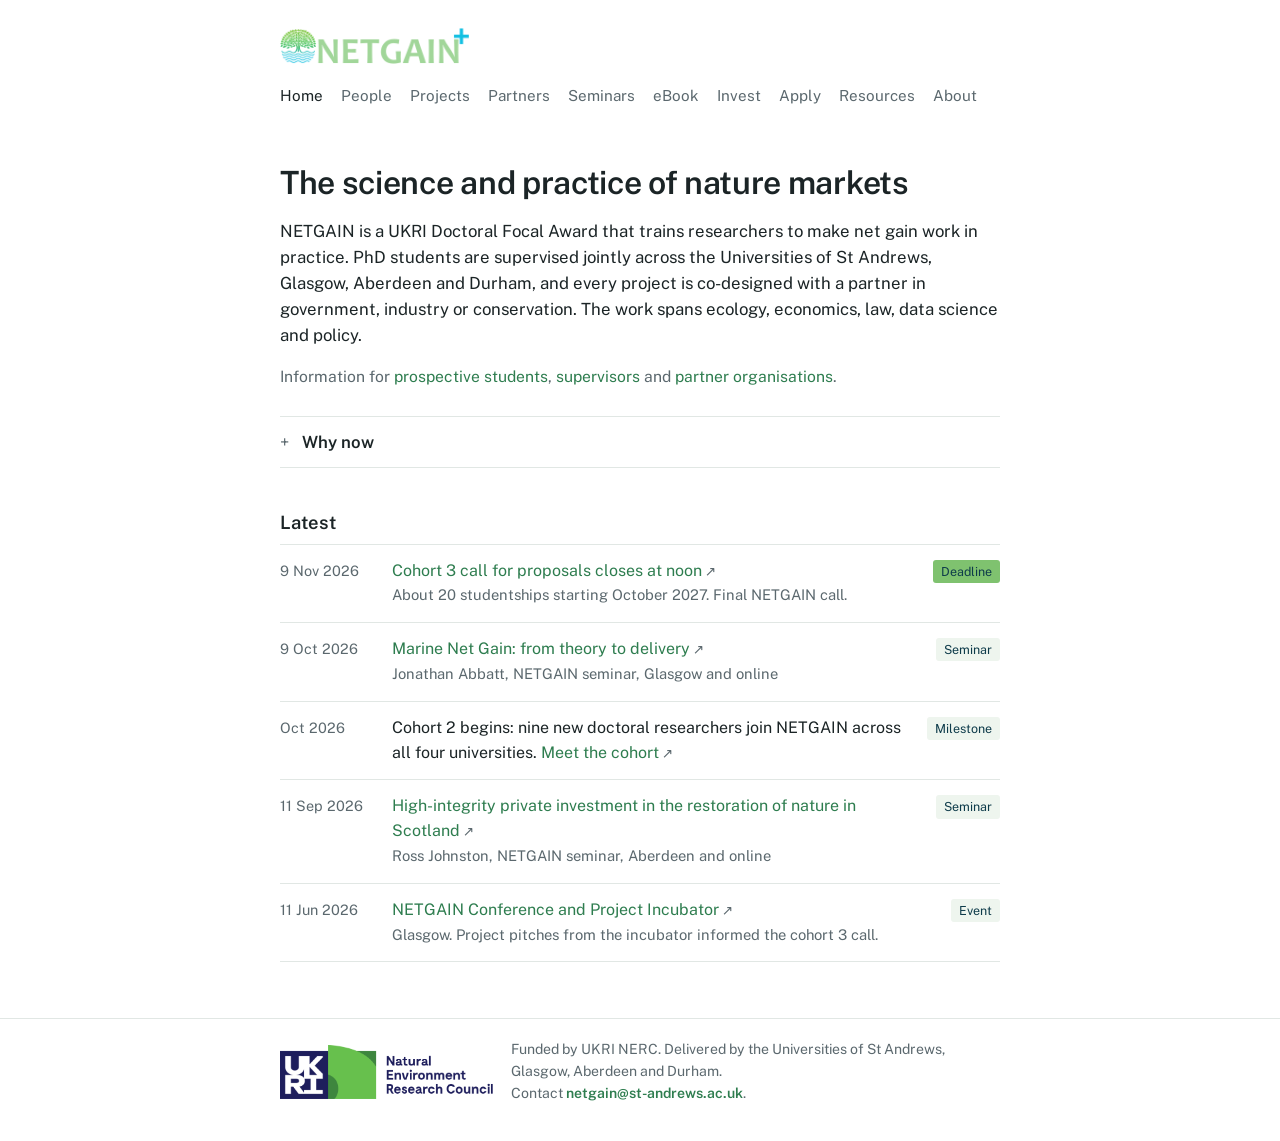
==== index.html @ 3d4b48ca "People: add Liliana Tarrant Snedden; update Cameron Potter, Charlotte Sharpe and Paul Muto Co-Author" ====
<!doctype html>
<html lang="en-GB">
<head>
<meta charset="utf-8">
<meta name="viewport" content="width=device-width, initial-scale=1">
<title>NETGAIN Doctoral Focal Award</title>
<meta name="description" content="NETGAIN is a UKRI Doctoral Focal Award training researchers in the science and practice of nature markets, delivered by the Universities of St Andrews, Glasgow, Aberdeen and Durham.">
<link rel="icon" type="image/png" sizes="64x64" href="assets/brand/favicon.png">
<link rel="icon" type="image/png" sizes="512x512" href="assets/brand/favicon-512.png">
<link rel="apple-touch-icon" href="assets/brand/apple-touch-icon.png">
<link rel="preconnect" href="https://fonts.googleapis.com">
<link rel="preconnect" href="https://fonts.gstatic.com" crossorigin>
<link href="https://fonts.googleapis.com/css2?family=Public+Sans:wght@400;600&display=swap" rel="stylesheet">
<link rel="stylesheet" href="assets/site.css?v=32">
</head>
<body>

<header class="site-header">
  <div class="wrap">
    <a class="brand" href="/" aria-label="NETGAIN home"><img src="assets/brand/logo_wide_transparent.png" alt="NETGAIN"></a>
    <button class="menu-btn" aria-expanded="false" aria-controls="nav" onclick="const n=document.getElementById('nav');const o=n.classList.toggle('open');this.setAttribute('aria-expanded',o);this.textContent=o?'Close':'Menu';this.parentElement.classList.toggle('open',o)">Menu</button>
    <nav class="nav" id="nav" aria-label="Main">
      <a href="/" aria-current="page">Home</a>
      <a href="/people.html">People</a>
      <a href="/projects.html">Projects</a>
      <a href="/partners.html">Partners</a>
      <a href="/seminars.html">Seminars</a>
      <a href="/ebook.html">eBook</a>
      <a href="/invest.html">Invest</a>
      <a href="/apply.html">Apply</a>
      <a href="/resources.html">Resources</a>
      <a href="/about.html">About</a>
    </nav>
  </div>
</header>

<main class="wrap">

  <section class="intro">
    <h1>The science and practice of nature markets</h1>
    <p>NETGAIN is a UKRI Doctoral Focal Award that trains researchers to make net gain work in practice. PhD students are supervised jointly across the Universities of St Andrews, Glasgow, Aberdeen and Durham, and every project is co-designed with a partner in government, industry or conservation. The work spans ecology, economics, law, data science and policy.</p>
    <p class="quiet">Information for <a href="/apply.html#students">prospective students</a>, <a href="/apply.html#supervisors">supervisors</a> and <a href="/invest.html">partner organisations</a>.</p>
  </section>

  <details class="fold">
    <summary>Why now</summary>
    <p>Biodiversity Net Gain is embedded in planning and development policy across the UK nations. Nature markets, from biodiversity credits to habitat banking, are scaling in response, and businesses of every kind face growing obligations to measure, disclose and address their biodiversity impacts and dependencies.</p>
    <p>The IPBES 2026 Business and Biodiversity Assessment identified capacity and knowledge gaps as a primary barrier to action across all sectors. Regulators, developers, consultancies and NGOs report acute shortages of professionals who can integrate ecological, economic and policy expertise, and the evidence base for BNG and market design is still in its infancy. Decisions worth billions of pounds, affecting irreplaceable habitats, are being made without the evidence or workforce they deserve. That is the gap NETGAIN was built to close.</p>
  </details>

  <h2>Latest</h2>
  <ul class="feed">
    <li>
      <time datetime="2026-11-09">9 Nov 2026</time>
      <span class="text"><a href="/apply.html#supervisors">Cohort 3 call for proposals closes at noon</a><br><span class="meta">About 20 studentships starting October 2027. Final NETGAIN call.</span></span>
      <span class="tag call">Deadline</span>
    </li>
    <li>
      <time datetime="2026-10-09">9 Oct 2026</time>
      <span class="text"><a href="/seminars.html">Marine Net Gain: from theory to delivery</a><br><span class="meta">Jonathan Abbatt, NETGAIN seminar, Glasgow and online</span></span>
      <span class="tag">Seminar</span>
    </li>
    <li>
      <time datetime="2026-10">Oct 2026</time>
      <span class="text">Cohort 2 begins: nine new doctoral researchers join NETGAIN across all four universities. <a href="/people.html">Meet the cohort</a></span>
      <span class="tag">Milestone</span>
    </li>
    <li>
      <time datetime="2026-09-11">11 Sep 2026</time>
      <span class="text"><a href="/seminars.html">High-integrity private investment in the restoration of nature in Scotland</a><br><span class="meta">Ross Johnston, NETGAIN seminar, Aberdeen and online</span></span>
      <span class="tag">Seminar</span>
    </li>
    <li>
      <time datetime="2026-06-11">11 Jun 2026</time>
      <span class="text"><a href="/invest.html">NETGAIN Conference and Project Incubator</a><br><span class="meta">Glasgow. Project pitches from the incubator informed the cohort 3 call.</span></span>
      <span class="tag">Event</span>
    </li>
  </ul>

</main>

<footer class="site-footer">
  <div class="wrap">
    <span class="funder"><img src="assets/brand/ukri-nerc.png" alt="UKRI Natural Environment Research Council" onerror="this.remove()"><span>Funded by UKRI NERC. Delivered by the Universities of St Andrews, Glasgow, Aberdeen and Durham.<br>Contact <a class="email" href="mailto:netgain@st-andrews.ac.uk">netgain@st-andrews.ac.uk</a>.</span></span>
  </div>
</footer>

</body>
</html>
---- assets/site.css ----
:root {
  --ink: #1B2426;
  --ink-2: #5B686E;
  --link: #2E7D4F;
  --deep: #0E3B4A;
  --leaf: #7FC26F;
  --tide: #1BBFE0;
  --line: #E1E7E4;
  --tag: #EEF5EE;
  --paper: #FFFFFF;
  --sans: "Public Sans", system-ui, -apple-system, "Segoe UI", sans-serif;
  --max: 760px;
}

* { box-sizing: border-box; }
html { -webkit-text-size-adjust: 100%; }
body {
  margin: 0;
  font-family: var(--sans);
  font-size: 1.05rem;
  line-height: 1.55;
  color: var(--ink);
  background: var(--paper);
}
a { color: var(--link); text-decoration: none; }
a:hover { text-decoration: underline; text-underline-offset: 3px; }
:focus-visible { outline: 2px solid var(--tide); outline-offset: 2px; }
h1, h2 { font-weight: 600; line-height: 1.2; margin: 0 0 0.5em; }
h1 { font-size: 2rem; letter-spacing: -0.01em; }
h2 { font-size: 1.15rem; margin-top: 2.4em; }
p { margin: 0 0 1em; }

.wrap { max-width: var(--max); margin: 0 auto; padding: 0 20px; }

/* Header */
.site-header .wrap {
  display: flex; align-items: center; justify-content: space-between; gap: 20px; flex-wrap: wrap;
  padding-top: 28px; padding-bottom: 20px;
}
.brand img { display: block; height: 36px; width: auto; }
.nav { display: flex; gap: 18px; font-size: 0.95rem; }
.nav a { color: var(--ink-2); }
.nav a:hover, .nav a[aria-current] { color: var(--ink); }
.menu-btn { display: none; }

@media (max-width: 640px) {
  .site-header .wrap { flex-wrap: nowrap; }
  .menu-btn {
    display: inline-flex; align-items: center; gap: 8px;
    font: inherit; font-size: 0.92rem; font-weight: 600; color: var(--deep);
    background: var(--tag); border: 1px solid var(--line); border-radius: 5px;
    padding: 7px 14px; cursor: pointer;
  }
  .menu-btn[aria-expanded="true"] { background: var(--leaf); border-color: var(--leaf); }
  .nav { display: none; }
  .nav.open {
    display: flex; flex-wrap: wrap; gap: 8px;
    width: 100%; flex-basis: 100%; padding-top: 14px;
  }
  .nav.open a {
    color: var(--ink); background: var(--tag); border-radius: 5px;
    padding: 7px 14px; font-size: 0.92rem;
  }
  .nav.open a[aria-current] { background: var(--leaf); color: var(--deep); }
  .nav.open a:hover { text-decoration: none; background: var(--line); }
  .site-header .wrap.open { flex-wrap: wrap; }
}

/* Intro */
.intro { padding-top: 36px; }
.intro p { max-width: none; }
.intro .quiet { color: var(--ink-2); font-size: 0.98rem; }

/* Latest feed */
.feed { list-style: none; margin: 0; padding: 0; border-top: 1px solid var(--line); }
.feed li { display: grid; grid-template-columns: 96px 1fr auto; gap: 12px 16px; padding: 14px 0; border-bottom: 1px solid var(--line); align-items: baseline; }
.feed time { color: var(--ink-2); font-size: 0.9rem; white-space: nowrap; }
.feed .tag { font-size: 0.78rem; color: var(--deep); background: var(--tag); padding: 2px 8px; border-radius: 3px; white-space: nowrap; justify-self: end; }
.feed .tag.call { background: var(--leaf); color: var(--deep); }
.feed .text { font-size: 1rem; }
.feed .text a::after { content: " \2197"; font-size: 0.85em; color: var(--ink-2); }
.feed .text .meta { color: var(--ink-2); font-size: 0.92rem; }
.more { display: inline-block; margin-top: 14px; font-size: 0.95rem; }

/* Footer */
.site-footer { margin-top: 56px; padding: 20px 0 36px; border-top: 1px solid var(--line); color: var(--ink-2); font-size: 0.88rem; }
.site-footer .wrap { display: flex; justify-content: flex-start; gap: 16px; flex-wrap: wrap; }
.site-footer a { color: var(--ink-2); }

@media (max-width: 560px) {
  .feed li { grid-template-columns: 1fr auto; }
  .feed time { grid-column: 1 / -1; }
}

/* Institution tints: muted versions of each university's colour */
:root {
  --inst-st-andrews: #5B7FAA;
  --inst-glasgow: #C9A227;
  --inst-aberdeen: #B5584B;
  --inst-durham: #7C5E99;
}

/* Filters */
.filters { margin: 8px 0 20px; }
.filter-row { display: flex; align-items: center; gap: 10px; flex-wrap: wrap; padding: 6px 0; }
.filter-label { color: var(--ink-2); font-size: 0.88rem; width: 64px; flex: none; }
.chips { display: flex; flex-wrap: wrap; gap: 6px; }
.chip {
  font: inherit; font-size: 0.86rem; color: var(--ink); cursor: pointer;
  background: var(--tag); border: 1px solid transparent; border-radius: 5px; padding: 4px 11px;
}
.chip:hover { background: var(--line); }
.chip[aria-pressed="true"] { background: var(--leaf); color: var(--deep); }
.chip.inst-st-andrews { box-shadow: inset 3px 0 0 var(--inst-st-andrews); }
.chip.inst-glasgow { box-shadow: inset 3px 0 0 var(--inst-glasgow); }
.chip.inst-aberdeen { box-shadow: inset 3px 0 0 var(--inst-aberdeen); }
.chip.inst-durham { box-shadow: inset 3px 0 0 var(--inst-durham); }
.count { color: var(--ink-2); font-size: 0.88rem; margin: 10px 0 0; }

/* People list */
.people { list-style: none; margin: 0; padding: 0; border-top: 1px solid var(--line); }
.person {
  display: grid; grid-template-columns: 110px 1fr; gap: 20px; align-items: start;
  padding: 18px 0 18px 14px; border-bottom: 1px solid var(--line);
  border-left: 3px solid var(--line);
}
.person.inst-st-andrews { border-left-color: var(--inst-st-andrews); }
.person.inst-glasgow { border-left-color: var(--inst-glasgow); }
.person.inst-aberdeen { border-left-color: var(--inst-aberdeen); }
.person.inst-durham { border-left-color: var(--inst-durham); }
.person img { width: 110px; height: 110px; border-radius: 6px; object-fit: cover; background: var(--tag); }
.person h3 { font-size: 1.05rem; font-weight: 600; margin: 0 0 2px; }
.person .meta { color: var(--ink-2); font-size: 0.88rem; margin: 0 0 6px; line-height: 1.45; }
.person .project { margin: 0 0 4px; font-size: 0.98rem; max-width: none; }
.person .links { margin: 2px 0 0; display: flex; gap: 10px; }
.person .links a, .person .links span { display: inline-flex; width: 20px; height: 20px; color: var(--link); }
.person .links span { color: #C5CDC9; }
.person .links svg { width: 20px; height: 20px; fill: currentColor; }
.person .links a:hover { color: var(--deep); }
@media (max-width: 560px) {
  .person { grid-template-columns: 84px 1fr; gap: 14px; }
  .person img { width: 84px; height: 84px; }
  .filter-label { width: 100%; }
}

/* Projects list */
.search { font: inherit; font-size: 0.9rem; padding: 5px 10px; border: 1px solid var(--line); border-radius: 5px; width: min(100%, 340px); }
.projects-list { list-style: none; margin: 0; padding: 0; border-top: 1px solid var(--line); }
.project-row { padding: 14px 0 14px 14px; border-bottom: 1px solid var(--line); border-left: 3px solid var(--line); --marker: 1.3em; }
.project-row.inst-st-andrews { border-left-color: var(--inst-st-andrews); }
.project-row.inst-glasgow { border-left-color: var(--inst-glasgow); }
.project-row.inst-aberdeen { border-left-color: var(--inst-aberdeen); }
.project-row.inst-durham { border-left-color: var(--inst-durham); }
.project-toggle { display: block; width: 100%; text-align: left; font: inherit; background: none; border: 0; padding: 0; cursor: pointer; color: inherit; }
.project-title { display: grid; grid-template-columns: var(--marker) 1fr; font-weight: 600; font-size: 1.02rem; line-height: 1.35; }
.project-title::before { content: "+"; color: var(--ink-2); font-weight: 400; }
.project-toggle[aria-expanded="true"] .project-title::before { content: "\2212"; }
.project-toggle:hover .project-title { color: var(--link); }
.project-team { display: block; color: var(--ink-2); font-size: 0.88rem; margin: 3px 0 0 var(--marker); }
.project-where { display: block; color: var(--ink-2); font-size: 0.88rem; margin: 1px 0 0 var(--marker); }
.partners { display: flex; flex-wrap: wrap; gap: 6px 16px; align-items: center; margin: 12px 0 0; font-size: 0.86rem; color: var(--ink-2); }
.partner img { height: 44px; width: auto; max-width: 200px; object-fit: contain; display: block; }

.project-summary { margin: 10px 0 2px var(--marker); max-width: none; font-size: 0.98rem; }
.project-summary p { margin: 0; }

/* Partners */
.tier { margin-top: 8px; }
.tier h2 { margin-top: 2em; }
.tier .quiet { color: var(--ink-2); font-size: 0.95rem; max-width: none; }
.logo-grid { list-style: none; margin: 14px 0 0; padding: 0; display: grid; grid-template-columns: repeat(4, 1fr); gap: 18px 16px; }
.logo-grid a, .logo-grid .nolink { display: block; text-decoration: none; color: var(--ink-2); }
.logo-box { display: flex; align-items: center; justify-content: center; height: 72px; border: 1px solid var(--line); border-radius: 6px; padding: 10px; background: var(--paper); }
.logo-box img { max-height: 100%; max-width: 100%; object-fit: contain; }
.logo-box img.placeholder { opacity: 0.35; max-height: 44px; }
.logo-name { display: block; font-size: 0.82rem; line-height: 1.3; margin-top: 6px; text-align: center; }
.logo-grid a:hover .logo-box { border-color: var(--leaf); }
.logo-grid a:hover .logo-name { color: var(--link); }
@media (max-width: 560px) { .logo-grid { grid-template-columns: repeat(3, 1fr); gap: 14px 10px; } .logo-box { height: 60px; } }

/* Tabs and seminars */
.tabs { display: flex; gap: 4px; border-bottom: 1px solid var(--line); margin: 4px 0 10px; }
.tab { font: inherit; font-size: 0.95rem; background: none; border: 0; border-bottom: 2px solid transparent; padding: 8px 12px; margin-bottom: -1px; color: var(--ink-2); cursor: pointer; }
.tab[aria-selected="true"] { color: var(--ink); border-bottom-color: var(--leaf); font-weight: 600; }
.tab:hover { color: var(--ink); }
.seminar-row { border-left-color: var(--leaf); }
.seminar-links { margin-top: 10px !important; font-size: 0.92rem; }
.seminar-links .dead { color: #B9C2BE; }
.empty { padding: 18px 0; color: var(--ink-2); font-size: 0.95rem; }

/* Prose pages */
.prose h1 { font-size: 1.75rem; max-width: 26ch; }
.prose h2 { font-size: 1.2rem; margin-top: 2.2em; }
.prose h3 { font-size: 1.02rem; font-weight: 600; margin: 1.6em 0 0.4em; }
.prose p { max-width: none; }
.facts { list-style: none; margin: 12px 0 0; padding: 12px 0; border-top: 1px solid var(--line); border-bottom: 1px solid var(--line); display: grid; grid-template-columns: repeat(4, 1fr); gap: 12px; font-size: 0.9rem; color: var(--ink-2); line-height: 1.35; }
.facts b { display: block; font-size: 1.4rem; font-weight: 600; color: var(--ink); }
.defs { margin: 0.6em 0 0; max-width: none; }
.defs dt { font-weight: 600; margin-top: 0.9em; }
.defs dd { margin: 0.15em 0 0; color: var(--ink-2); font-size: 0.98rem; }
.defs .cost { display: block; margin-top: 4px; color: var(--link); font-size: 0.92rem; }
.prose blockquote { margin: 1.4em 0 0; padding-left: 14px; border-left: 3px solid var(--leaf); max-width: none; }
.prose blockquote cite { display: block; font-style: normal; color: var(--ink-2); font-size: 0.88rem; margin-top: 4px; }
@media (max-width: 560px) { .facts { grid-template-columns: repeat(2, 1fr); } }

/* Folds */
.defs.invest dt { font-size: 1.05rem; margin-top: 1.2em; }
.defs.invest dd { color: var(--ink); }
.fold { border-top: 1px solid var(--line); margin-top: 1.6em; max-width: none; }
.fold:last-of-type { border-bottom: 1px solid var(--line); }
.fold summary { cursor: pointer; font-weight: 600; padding: 12px 0; list-style: none; display: grid; grid-template-columns: 1.3em 1fr; }
.fold summary::-webkit-details-marker { display: none; }
.fold summary::before { content: "+"; color: var(--ink-2); font-weight: 400; }
.fold[open] summary::before { content: "\2212"; }
.fold summary:hover { color: var(--link); }
.fold > :not(summary) { margin-left: 1.3em; }
.fold > p, .fold > dl, .fold > blockquote { margin-bottom: 1em; }
.fold .defs { margin-top: 0; }
.person img.placeholder { opacity: 0.3; object-fit: contain; padding: 10px; }
.prose .person h3 { margin: 0 0 2px; font-size: 1.05rem; }
.prose .person p { max-width: none; }

/* Invest options */
.options { list-style: none; margin: 8px 0 0; padding: 0; display: grid; gap: 14px; max-width: none; }
.options li { border: 1px solid var(--line); border-left: 3px solid var(--leaf); border-radius: 6px; padding: 16px 18px 14px; background: var(--paper); }
.prose .options h2 { margin: 0 0 6px; font-size: 1.1rem; }
.prose .options p { margin: 0 0 10px; font-size: 0.98rem; color: var(--ink); }
.option-link { font-size: 0.92rem; font-weight: 600; }

/* Apply */
.panel { padding-top: 6px; }
.prose .panel h2 { margin-top: 1.2em; }
.plain { margin: 0 0 1em; padding-left: 1.2em; max-width: none; }
.plain li { margin-bottom: 4px; }
.tabs { flex-wrap: wrap; }
.btn { display: inline-block; background: var(--canopy, #2E7D4F); color: #fff; font-weight: 600; font-size: 0.95rem; padding: 10px 18px; border-radius: 6px; text-decoration: none; }
.btn:hover { background: var(--deep); color: #fff; text-decoration: none; }
.prose .options p:has(.btn) { margin: 12px 0 10px; }

/* Resources */
.resources { list-style: none; margin: 8px 0 0; padding: 0; max-width: none; border-top: 1px solid var(--line); }
.resources li { padding: 16px 0; border-bottom: 1px solid var(--line); }
.prose .resources h2 { margin: 0 0 4px; font-size: 1.1rem; }
.prose .resources p { margin: 0 0 6px; color: var(--ink-2); font-size: 0.98rem; }
.resources .dead { color: #B9C2BE; font-size: 0.9rem; }
.funder { display: flex; align-items: center; gap: 18px; }
.funder img { height: 54px; width: auto; display: block; flex: none; }
.funder > span { max-width: none; }
.site-footer a.email { color: var(--link); font-weight: 600; }
.site-footer a.email:hover { color: var(--deep); }
@media (max-width: 560px) { .funder img { height: 46px; } }
.ebook-row { border-left-color: var(--tide); }
.doi { color: var(--ink-2); }
.cover-intro { display: flex; gap: 28px; align-items: center; margin-top: 6px; }
.cover-intro > div > p:last-child { margin-bottom: 0; }
.cover { flex: none; width: 200px; }
.cover img { width: 100%; height: auto; display: block; border: 1px solid var(--line); border-radius: 4px; box-shadow: 0 2px 8px rgba(0,0,0,0.08); }
@media (max-width: 560px) { .cover-intro { flex-direction: column; gap: 16px; } .cover { width: 130px; } }

/* People lightbox */
.open-person { font: inherit; background: none; border: 0; padding: 0; cursor: pointer; color: inherit; text-align: left; }
.open-person img { display: block; }
.open-person:hover img { outline: 2px solid var(--leaf); outline-offset: 2px; }
.bio-btn { font-size: 0.82rem; font-weight: 400; color: var(--link); margin-left: 6px; vertical-align: middle; border: 1px solid var(--line); border-radius: 4px; padding: 1px 7px; }
.bio-btn:hover { background: var(--tag); color: var(--deep); }
.lightbox { position: fixed; inset: 0; background: rgba(20, 30, 32, 0.55); display: flex; align-items: center; justify-content: center; padding: 20px; z-index: 50; }
.lightbox[hidden] { display: none; }
.lightbox-panel { position: relative; background: var(--paper); border-radius: 8px; max-width: 720px; width: 100%; max-height: 90vh; overflow: auto; padding: 28px; box-shadow: 0 10px 40px rgba(0,0,0,0.25); }
.lightbox-close { position: absolute; top: 10px; right: 12px; font: inherit; font-size: 1.6rem; line-height: 1; background: none; border: 0; color: var(--ink-2); cursor: pointer; padding: 4px 8px; }
.lightbox-close:hover { color: var(--ink); }
.lightbox-body { display: grid; grid-template-columns: 180px 1fr; gap: 24px; align-items: start; }
.lightbox-body img { width: 180px; height: 180px; object-fit: cover; border-radius: 6px; background: var(--tag); }
.lightbox-body h2 { margin: 0 0 6px; font-size: 1.35rem; }
.lightbox-body .meta { color: var(--ink-2); font-size: 0.92rem; margin: 0 0 10px; line-height: 1.45; }
.lightbox-body .project { font-weight: 600; margin: 0 0 10px; }
.lightbox-body .bio { margin: 0 0 12px; font-size: 0.98rem; }
.lightbox-body .links { margin: 0; display: flex; gap: 10px; }
.lightbox-body .links a, .lightbox-body .links span { display: inline-flex; width: 22px; height: 22px; color: var(--link); }
.lightbox-body .links span { color: #C5CDC9; }
.lightbox-body .links svg { width: 22px; height: 22px; fill: currentColor; }
@media (max-width: 560px) {
  .lightbox-body { grid-template-columns: 1fr; }
  .lightbox-body img { width: 120px; height: 120px; }
  .lightbox-panel { padding: 22px 18px; }
}
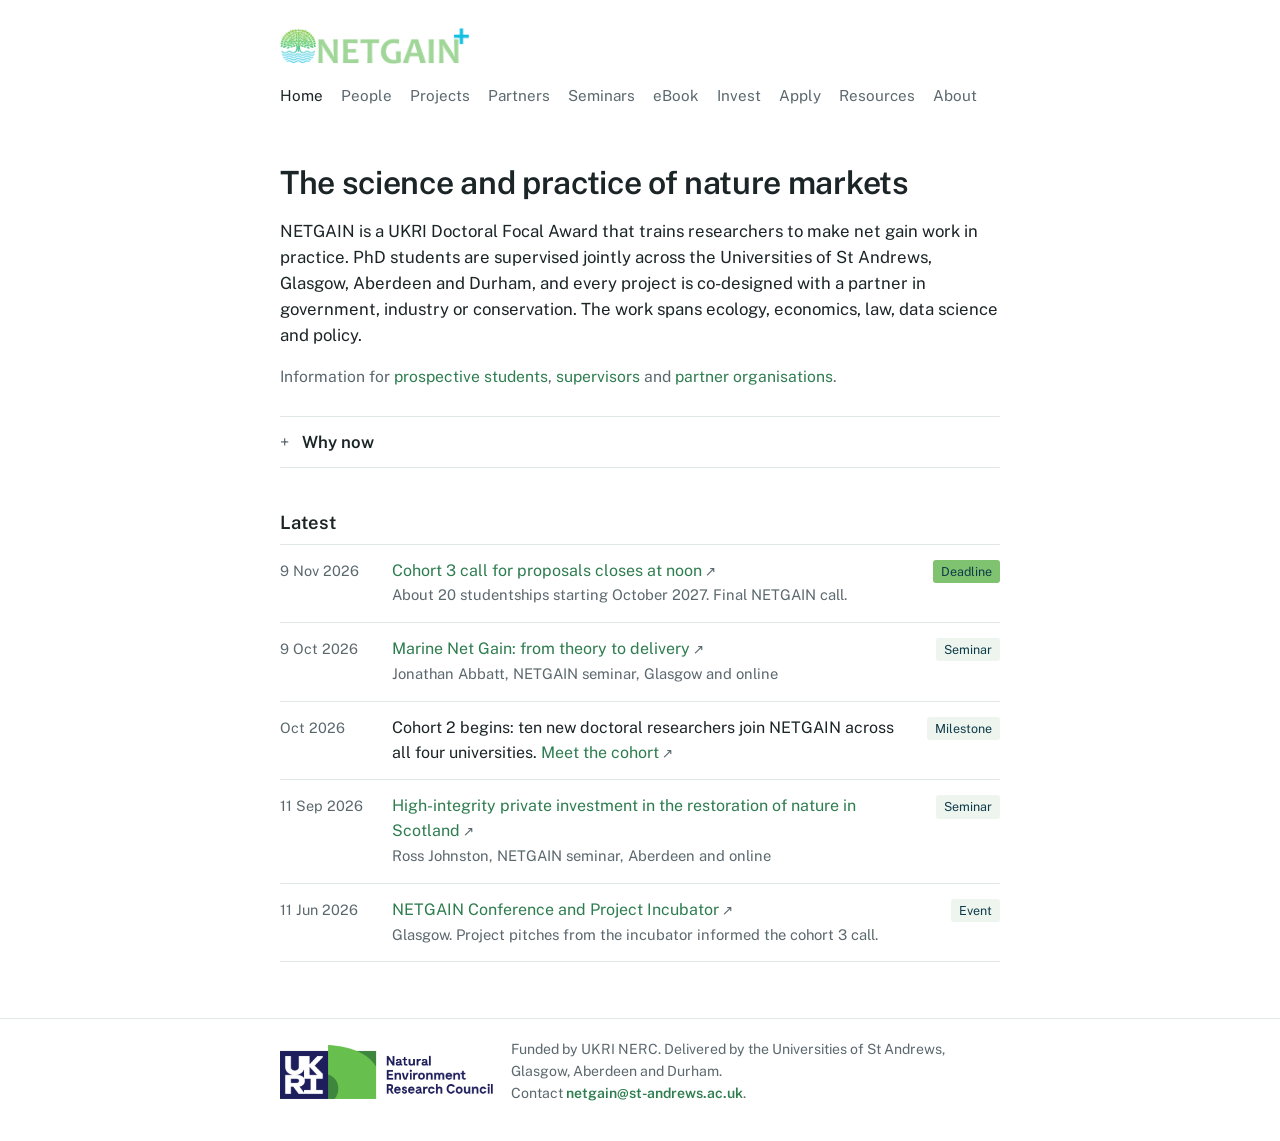
==== commit 794fbadf: "People: add Betsy Conger Co-Authored-By: Claude Fable 5.1 <noreply@anthropic.com> Claude-Session: ht" ====
--- a/index.html
+++ b/index.html
@@ -62,7 +62,7 @@
     </li>
     <li>
       <time datetime="2026-10">Oct 2026</time>
-      <span class="text">Cohort 2 begins: nine new doctoral researchers join NETGAIN across all four universities. <a href="/people.html">Meet the cohort</a></span>
+      <span class="text">Cohort 2 begins: ten new doctoral researchers join NETGAIN across all four universities. <a href="/people.html">Meet the cohort</a></span>
       <span class="tag">Milestone</span>
     </li>
     <li>
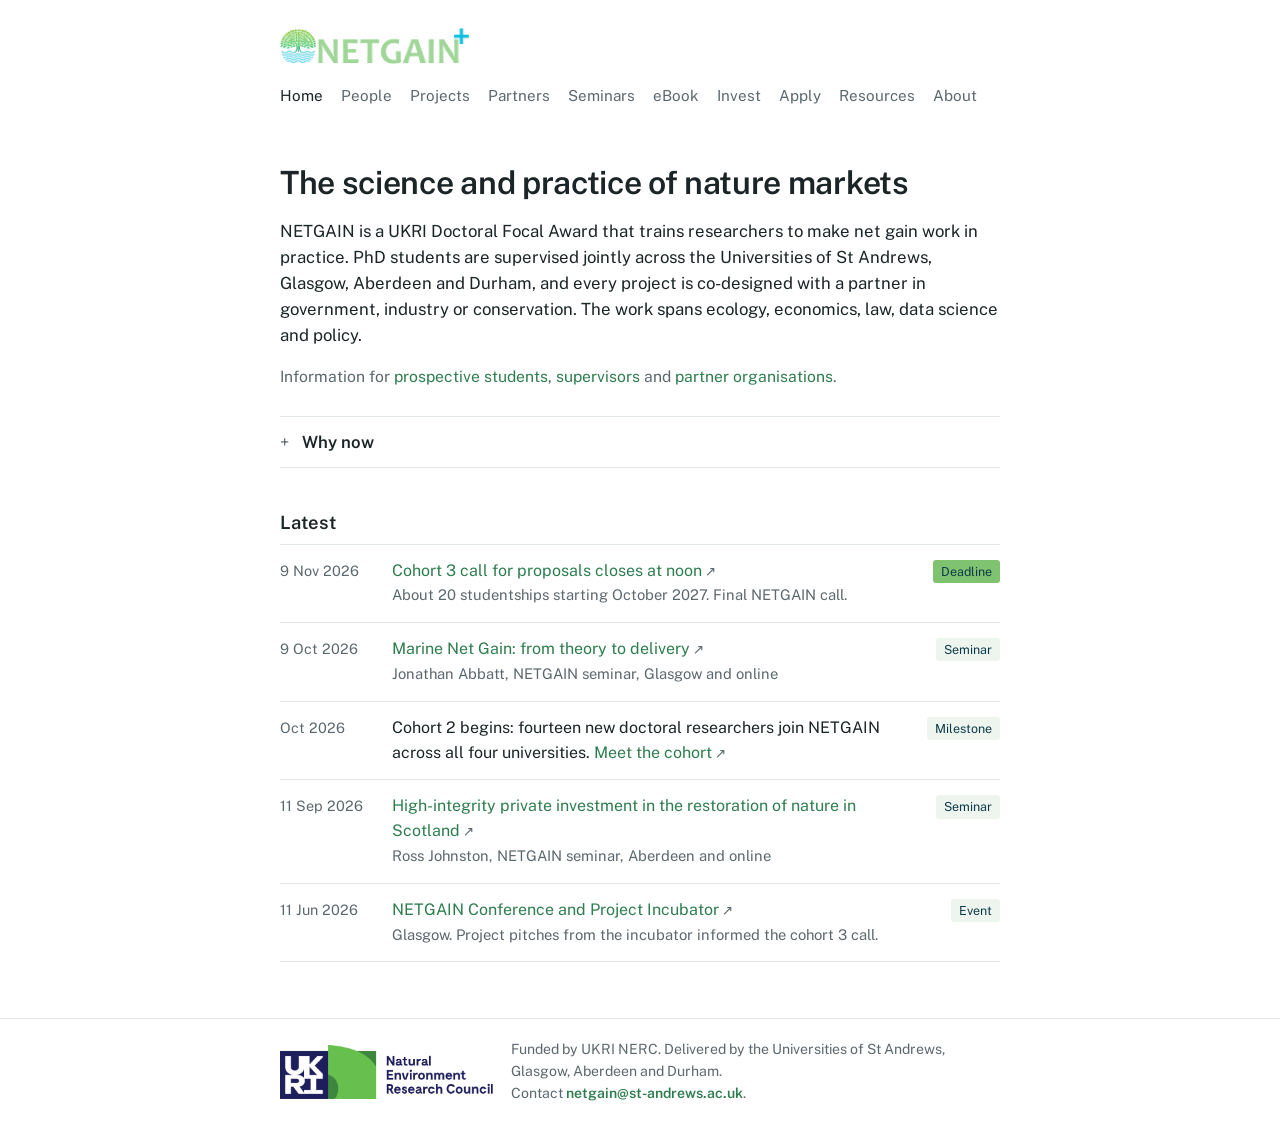
==== commit 03fb2207: "People: all 24 researchers, pronouns, second supervisors, partners from master list Co-Authored-By: " ====
--- a/index.html
+++ b/index.html
@@ -11,7 +11,7 @@
 <link rel="preconnect" href="https://fonts.googleapis.com">
 <link rel="preconnect" href="https://fonts.gstatic.com" crossorigin>
 <link href="https://fonts.googleapis.com/css2?family=Public+Sans:wght@400;600&display=swap" rel="stylesheet">
-<link rel="stylesheet" href="assets/site.css?v=32">
+<link rel="stylesheet" href="assets/site.css?v=33">
 </head>
 <body>
 
@@ -62,7 +62,7 @@
     </li>
     <li>
       <time datetime="2026-10">Oct 2026</time>
-      <span class="text">Cohort 2 begins: ten new doctoral researchers join NETGAIN across all four universities. <a href="/people.html">Meet the cohort</a></span>
+      <span class="text">Cohort 2 begins: fourteen new doctoral researchers join NETGAIN across all four universities. <a href="/people.html">Meet the cohort</a></span>
       <span class="tag">Milestone</span>
     </li>
     <li>
--- a/assets/site.css
+++ b/assets/site.css
@@ -283,3 +283,6 @@
   .lightbox-body img { width: 120px; height: 120px; }
   .lightbox-panel { padding: 22px 18px; }
 }
+
+.pronouns { font-weight: 400; font-size: 0.82rem; color: var(--ink-2); margin-left: 4px; }
+.lightbox-body img.placeholder { opacity: 0.3; object-fit: contain; padding: 20px; }
